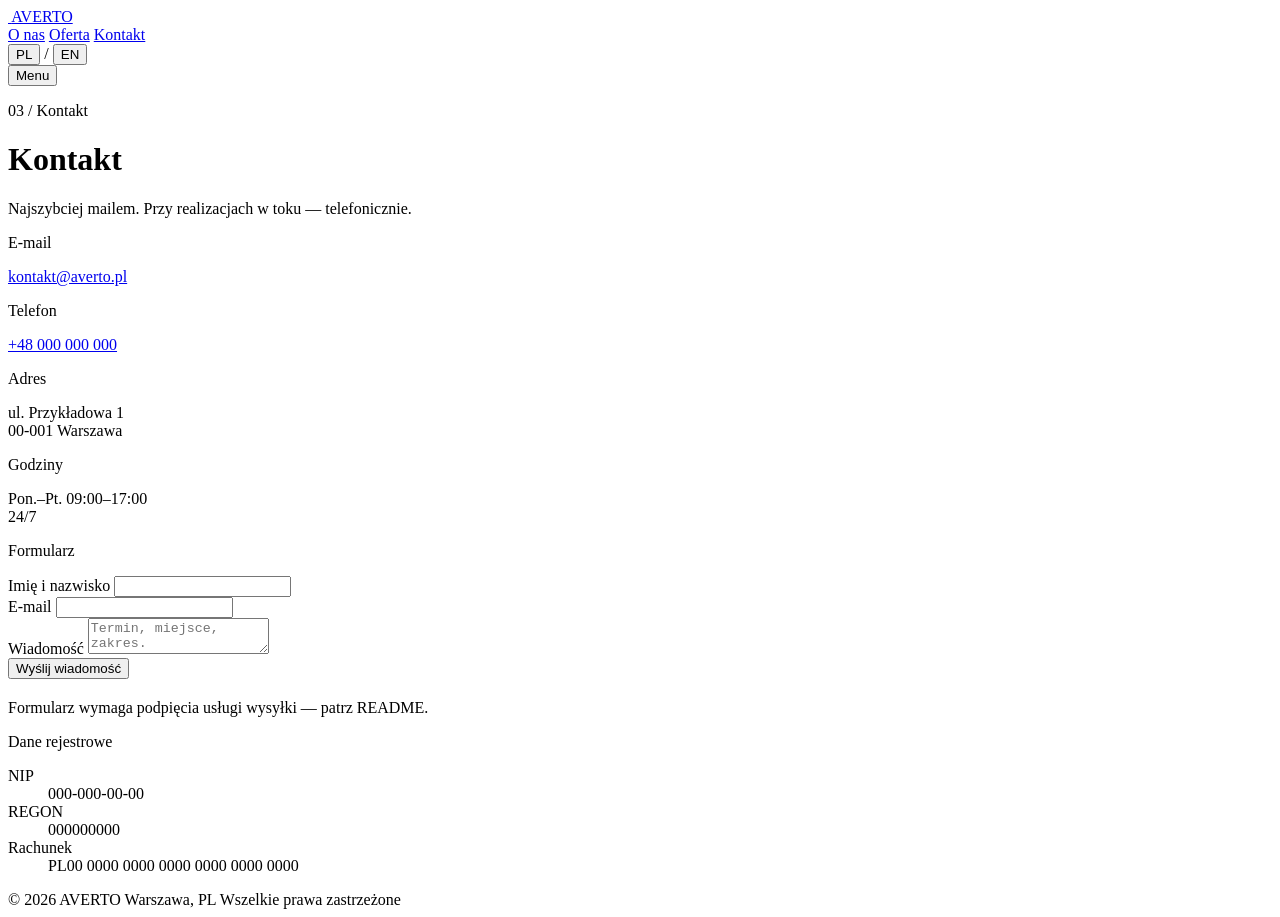
==== kontakt.html @ 7595e980 "Add files via upload" ====
<!DOCTYPE html>
<html lang="pl">
<head>
<meta charset="utf-8">
<meta name="viewport" content="width=device-width, initial-scale=1">
<title>Kontakt — AVERTO</title>
<meta name="description" content="Skontaktuj się z nami: wyceny, realizacje, instalacje AV.">
<meta name="theme-color" content="#050505">
<link rel="icon" href="assets/img/favicon.svg" type="image/svg+xml">
<link rel="preconnect" href="https://fonts.googleapis.com">
<link rel="preconnect" href="https://fonts.gstatic.com" crossorigin>
<link href="https://fonts.googleapis.com/css2?family=IBM+Plex+Mono:wght@400;500;600&family=IBM+Plex+Sans:wght@400;500&display=swap" rel="stylesheet">
<link rel="stylesheet" href="assets/css/style.css">
</head>
<body>

<header class="nav nav--opaque" id="nav">
  <a class="nav__brand" href="index.html" aria-label="AVERTO — strona główna">
    <img class="nav__mark" src="assets/img/logo-mark.svg" alt="">
    <span class="nav__word">AVERTO</span>
  </a>
  <nav class="nav__links" id="navLinks" aria-label="Menu główne">
    <a href="o-nas.html"   data-i18n="nav.about">O nas</a>
    <a href="oferta.html"  data-i18n="nav.offer">Oferta</a>
    <a href="kontakt.html" data-i18n="nav.contact" aria-current="page">Kontakt</a>
  </nav>
  <div class="lang lang--text" role="group" data-i18n-attr="aria-label:lang.aria" aria-label="Wybór języka">
    <button class="lang__btn" data-lang="pl" lang="pl"><img class="lang__flag" src="assets/img/flag-pl.svg" alt="">PL</button>
    <span class="lang__sep" aria-hidden="true">/</span>
    <button class="lang__btn" data-lang="en" lang="en"><img class="lang__flag" src="assets/img/flag-en.svg" alt="">EN</button>
  </div>
  <button class="nav__toggle" aria-expanded="false" aria-controls="navLinks" data-i18n="nav.menu">Menu</button>
</header>

<main class="page">
  <div class="wrap">
    <p class="label" data-i18n="contact.label">03 / Kontakt</p>
    <h1 class="page__title" data-i18n="p.contact.title">Kontakt</h1>
    <p class="page__lead" data-i18n="p.contact.lead">Najszybciej mailem. Przy realizacjach w toku — telefonicznie.</p>

    <div class="contact">
      <div>
        <p class="contact__k" data-i18n="contact.k.mail">E-mail</p>
        <a class="contact__v" href="mailto:kontakt@averto.pl">kontakt@averto.pl</a>
      </div>
      <div>
        <p class="contact__k" data-i18n="contact.k.phone">Telefon</p>
        <a class="contact__v" href="tel:+48000000000">+48 000 000 000</a>
      </div>
      <div>
        <p class="contact__k" data-i18n="contact.k.addr">Adres</p>
        <p class="contact__v">ul. Przykładowa 1<br>00-001 Warszawa</p>
      </div>
      <div>
        <p class="contact__k" data-i18n="contact.k.hours">Godziny</p>
        <p class="contact__v">Pon.–Pt. 09:00–17:00<br>24/7</p>
      </div>
    </div>

    <div class="page__rule"></div>

    <p class="label" data-i18n="p.contact.form">Formularz</p>
    <!-- action="" -> podepnij Formspree / Netlify Forms / własny endpoint (README) -->
    <form class="form" action="#" method="post">
      <div class="form__row">
        <label for="f-name" data-i18n="p.contact.f.name">Imię i nazwisko</label>
        <input id="f-name" name="name" type="text" required autocomplete="name">
      </div>
      <div class="form__row">
        <label for="f-mail" data-i18n="p.contact.f.mail">E-mail</label>
        <input id="f-mail" name="email" type="email" required autocomplete="email">
      </div>
      <div class="form__row">
        <label for="f-msg" data-i18n="p.contact.f.msg">Wiadomość</label>
        <textarea id="f-msg" name="message" required
                  data-i18n-attr="placeholder:p.contact.f.msgph"
                  placeholder="Termin, miejsce, zakres."></textarea>
      </div>
      <button class="btn" type="submit" data-i18n="p.contact.f.send">Wyślij wiadomość</button>
      <p class="contact__k" style="margin-top:20px" data-i18n="p.contact.f.note">Formularz wymaga podpięcia usługi wysyłki — patrz README.</p>
    </form>

    <div class="page__rule"></div>

    <p class="label" data-i18n="p.contact.reg">Dane rejestrowe</p>
    <dl class="spec">
      <div><dt data-i18n="p.contact.k.nip">NIP</dt><dd>000-000-00-00</dd></div>
      <div><dt data-i18n="p.contact.k.regon">REGON</dt><dd>000000000</dd></div>
      <div><dt data-i18n="p.contact.k.bank">Rachunek</dt><dd>PL00 0000 0000 0000 0000 0000 0000</dd></div>
    </dl>
  </div>
</main>

<footer class="footer">
  <div class="wrap footer__in">
    <span>© <span data-year>2026</span> AVERTO</span>
    <span data-i18n="foot.made">Warszawa, PL</span>
    <span data-i18n="foot.rights">Wszelkie prawa zastrzeżone</span>
  </div>
</footer>

<script src="assets/js/i18n.js"></script>
<script src="assets/js/main.js"></script>
</body>
</html>
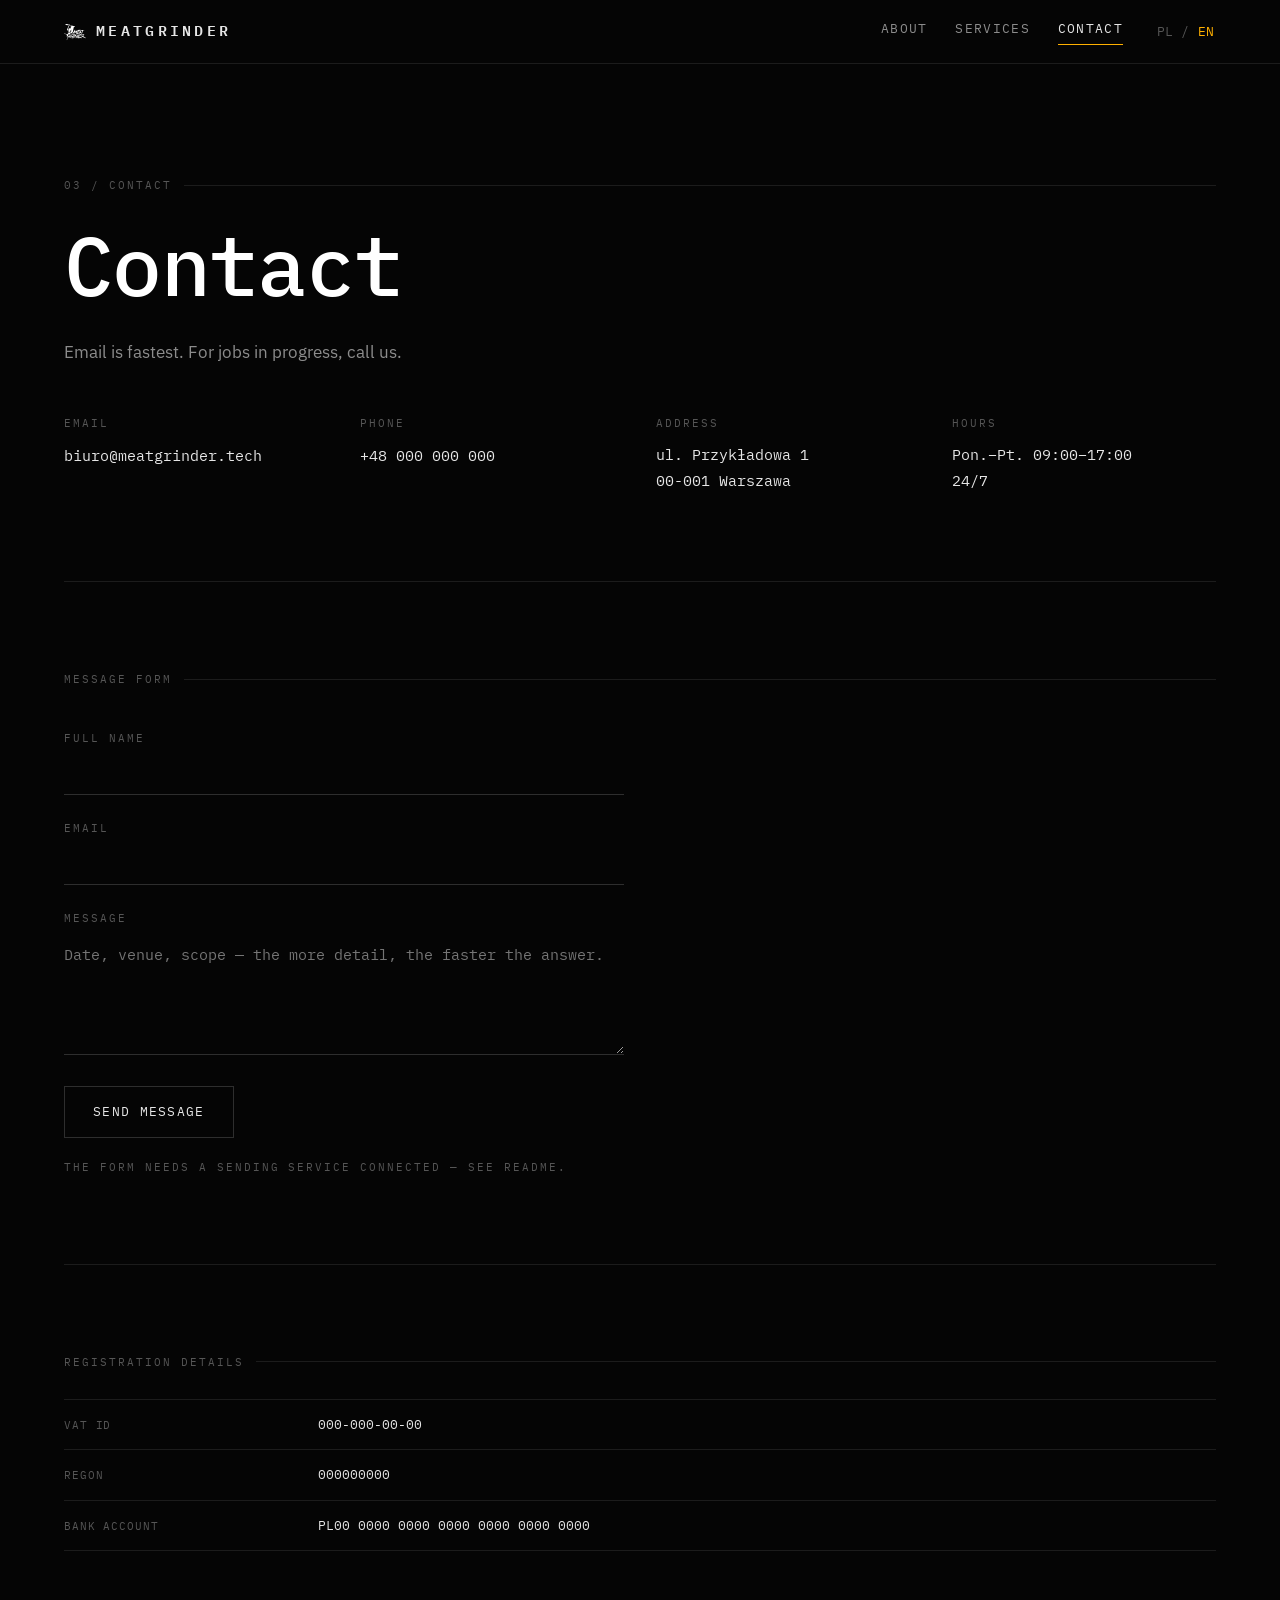
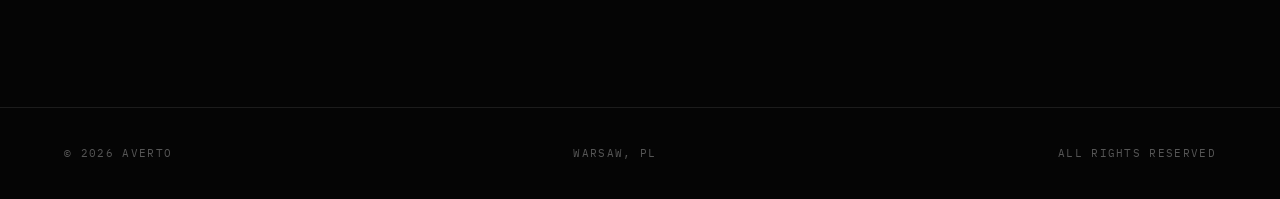
==== commit 01665fe5: "Aktualizacja treści: branding MEATGRINDER, opisy oferty i o nas Co-Authored-By: Claude Sonnet 5 <nor" ====
--- a/kontakt.html
+++ b/kontakt.html
@@ -3,7 +3,7 @@
 <head>
 <meta charset="utf-8">
 <meta name="viewport" content="width=device-width, initial-scale=1">
-<title>Kontakt — AVERTO</title>
+<title>Kontakt — MEATGRINDER</title>
 <meta name="description" content="Skontaktuj się z nami: wyceny, realizacje, instalacje AV.">
 <meta name="theme-color" content="#050505">
 <link rel="icon" href="assets/img/favicon.svg" type="image/svg+xml">
@@ -15,9 +15,9 @@
 <body>
 
 <header class="nav nav--opaque" id="nav">
-  <a class="nav__brand" href="index.html" aria-label="AVERTO — strona główna">
+  <a class="nav__brand" href="index.html" aria-label="MEATGRINDER — strona główna">
     <img class="nav__mark" src="assets/img/logo-mark.svg" alt="">
-    <span class="nav__word">AVERTO</span>
+    <span class="nav__word">MEATGRINDER</span>
   </a>
   <nav class="nav__links" id="navLinks" aria-label="Menu główne">
     <a href="o-nas.html"   data-i18n="nav.about">O nas</a>
@@ -41,7 +41,7 @@
     <div class="contact">
       <div>
         <p class="contact__k" data-i18n="contact.k.mail">E-mail</p>
-        <a class="contact__v" href="mailto:kontakt@averto.pl">kontakt@averto.pl</a>
+        <a class="contact__v" href="mailto:biuro@meatgrinder.tech">biuro@meatgrinder.tech</a>
       </div>
       <div>
         <p class="contact__k" data-i18n="contact.k.phone">Telefon</p>
--- a/assets/css/style.css
+++ b/assets/css/style.css
@@ -0,0 +1,574 @@
+/* =========================================================================
+   AVERTO — arkusz główny
+   Struktura: 1) tokeny  2) reset  3) nawigacja  4) hero  5) sekcje
+              6) strony wewnętrzne  7) stopka  8) intro  9) responsywność
+   ========================================================================= */
+
+/* ---------- 1. TOKENY ---------------------------------------------------- */
+:root {
+  /* kolory */
+  --bg:         #050505;   /* tło główne — nie czysta czerń, mniej "dziury" na OLED */
+  --bg-elev:    #0b0b0b;   /* tło kart / navbara po scrollu */
+  --line:       #1c1c1c;   /* hairline domyślny */
+  --line-hi:    #2e2e2e;   /* hairline aktywny */
+  --text:       #e6e6e6;   /* tekst podstawowy */
+  --text-dim:   #8c8c8c;   /* tekst drugorzędny */
+  --text-faint: #565656;   /* etykiety, metadane */
+  --text-max:   #ffffff;   /* tylko hover i największy display */
+  --signal:     #ffb000;   /* jedyny kolor akcentu — bursztyn terminala */
+
+  /* typografia */
+  --mono: "IBM Plex Mono", ui-monospace, SFMono-Regular, Menlo, Consolas, monospace;
+  --sans: "IBM Plex Sans", ui-sans-serif, system-ui, "Segoe UI", Arial, sans-serif;
+  /* chcesz 100% command line? podmień powyżej --sans na taką samą wartość jak --mono */
+
+  --fs-display: clamp(2.4rem, 7vw, 5.2rem);
+  --fs-h2:      clamp(1.6rem, 3.4vw, 2.6rem);
+  --fs-h3:      1.05rem;
+  --fs-body:    1rem;
+  --fs-small:   0.8125rem;
+  --fs-label:   0.6875rem;
+
+  --track-label: 0.18em;   /* letter-spacing etykiet */
+  --track-nav:   0.1em;
+
+  /* siatka */
+  --nav-h:   64px;
+  --gutter:  clamp(20px, 5vw, 64px);
+  --maxw:    1320px;
+  --readw:   62ch;
+
+  --ease: cubic-bezier(0.22, 1, 0.36, 1);
+}
+
+/* ---------- 2. RESET ----------------------------------------------------- */
+*, *::before, *::after { box-sizing: border-box; }
+
+html { scroll-behavior: smooth; scroll-padding-top: var(--nav-h); }
+
+body {
+  margin: 0;
+  background: var(--bg);
+  color: var(--text);
+  font-family: var(--sans);
+  font-size: var(--fs-body);
+  line-height: 1.65;
+  -webkit-font-smoothing: antialiased;
+  text-rendering: optimizeLegibility;
+}
+
+img, svg, video { display: block; max-width: 100%; }
+a { color: inherit; text-decoration: none; }
+button { font: inherit; color: inherit; background: none; border: 0; cursor: pointer; }
+
+:focus-visible {
+  outline: 1px solid var(--signal);
+  outline-offset: 3px;
+}
+
+::selection { background: var(--signal); color: #000; }
+
+/* pomocnicze */
+.wrap { width: 100%; max-width: var(--maxw); margin-inline: auto; padding-inline: var(--gutter); }
+.sr-only {
+  position: absolute; width: 1px; height: 1px; padding: 0; margin: -1px;
+  overflow: hidden; clip: rect(0 0 0 0); white-space: nowrap; border: 0;
+}
+
+/* etykieta sekcji — mała, monospace, spacjowana */
+.label {
+  font-family: var(--mono);
+  font-size: var(--fs-label);
+  letter-spacing: var(--track-label);
+  text-transform: uppercase;
+  color: var(--text-faint);
+  display: flex;
+  align-items: center;
+  gap: 12px;
+  margin: 0 0 28px;
+}
+.label::after {
+  content: "";
+  flex: 1;
+  height: 1px;
+  background: var(--line);
+}
+
+h1, h2, h3 { font-family: var(--mono); font-weight: 500; margin: 0; }
+
+/* ---------- 3. NAWIGACJA ------------------------------------------------- */
+.nav {
+  position: fixed;
+  inset: 0 0 auto 0;
+  z-index: 60;
+  height: var(--nav-h);
+  display: flex;
+  align-items: center;
+  gap: 32px;
+  padding-inline: var(--gutter);
+  background: transparent;
+  border-bottom: 1px solid transparent;
+  transition: background .35s var(--ease), border-color .35s var(--ease);
+}
+/* nad filmem: delikatny scrim, żeby litery były czytelne */
+.nav::before {
+  content: "";
+  position: absolute; inset: 0;
+  background: linear-gradient(to bottom, rgba(0,0,0,.85), rgba(0,0,0,0));
+  pointer-events: none;
+  transition: opacity .35s var(--ease);
+}
+.nav.is-solid {
+  background: rgba(5,5,5,.92);
+  backdrop-filter: blur(10px);
+  border-bottom-color: var(--line);
+}
+.nav.is-solid::before { opacity: 0; }
+/* podstrony mają navbar czarny od startu */
+.nav.nav--opaque { background: var(--bg); border-bottom-color: var(--line); }
+.nav.nav--opaque::before { opacity: 0; }
+
+.nav__brand {
+  position: relative;
+  display: flex;
+  align-items: center;
+  gap: 10px;
+  margin-right: auto;
+}
+.nav__mark { width: 22px; height: 22px; }
+.nav__word {
+  font-family: var(--mono);
+  font-size: 0.9375rem;
+  font-weight: 600;
+  letter-spacing: 0.22em;
+  text-transform: uppercase;
+}
+.nav__word span { color: var(--text-faint); font-weight: 400; }
+
+.nav__links { position: relative; display: flex; gap: 28px; }
+.nav__links a {
+  font-family: var(--mono);
+  font-size: var(--fs-small);
+  letter-spacing: var(--track-nav);
+  text-transform: uppercase;
+  color: var(--text-dim);
+  padding: 6px 0;
+  transition: color .2s;
+}
+.nav__links a:hover { color: var(--text-max); }
+.nav__links a[aria-current="page"] { color: var(--text); }
+.nav__links a[aria-current="page"]::after {
+  content: "";
+  display: block;
+  height: 1px;
+  margin-top: 4px;
+  background: var(--signal);
+}
+
+/* przełącznik języka */
+.lang {
+  position: relative;
+  display: flex;
+  align-items: center;
+  gap: 6px;
+  font-family: var(--mono);
+  font-size: var(--fs-small);
+  letter-spacing: 0.08em;
+}
+.lang__sep { color: var(--text-faint); }
+.lang__btn {
+  color: var(--text-faint);
+  padding: 4px 2px;
+  transition: color .2s;
+}
+.lang__btn:hover { color: var(--text); }
+.lang__btn.is-active { color: var(--signal); }
+.lang__flag { width: 18px; height: 12px; margin-right: 6px; vertical-align: -1px; }
+/* domyślnie flagi ukryte — patrz README, sekcja "Flagi" */
+.lang--text .lang__flag { display: none; }
+
+/* przycisk menu mobilnego */
+.nav__toggle {
+  display: none;
+  font-family: var(--mono);
+  font-size: var(--fs-small);
+  letter-spacing: var(--track-nav);
+  color: var(--text);
+}
+
+/* ---------- 4. HERO ------------------------------------------------------ */
+.hero {
+  position: relative;
+  min-height: 100svh;
+  display: flex;
+  align-items: flex-end;
+  overflow: hidden;
+  background: #000;
+}
+.hero__media {
+  position: absolute;
+  inset: 0;
+  width: 100%; height: 100%;
+  object-fit: cover;
+  /* film sam w sobie przygaszony — logo i tekst zawsze wygrywają */
+  filter: saturate(.75) contrast(1.05) brightness(.62);
+}
+/* scrim: ciemniej u góry (navbar) i u dołu (treść), jaśniej w środku */
+.hero__scrim {
+  position: absolute; inset: 0;
+  background:
+    linear-gradient(to bottom, rgba(0,0,0,.75) 0%, rgba(0,0,0,.15) 30%,
+                    rgba(0,0,0,.35) 65%, rgba(0,0,0,.9) 100%),
+    radial-gradient(120% 90% at 50% 45%, transparent 40%, rgba(0,0,0,.6) 100%);
+}
+/* siatka techniczna — ledwo widoczna, ale nadaje "rysunek techniczny" */
+.hero__grid {
+  position: absolute; inset: 0;
+  background-image:
+    linear-gradient(to right, rgba(255,255,255,.045) 1px, transparent 1px),
+    linear-gradient(to bottom, rgba(255,255,255,.045) 1px, transparent 1px);
+  background-size: 96px 96px;
+  mask-image: radial-gradient(140% 100% at 50% 50%, #000 30%, transparent 85%);
+  pointer-events: none;
+}
+
+.hero__inner {
+  position: relative;
+  width: 100%;
+  max-width: var(--maxw);
+  margin-inline: auto;
+  padding: 0 var(--gutter) clamp(64px, 12vh, 132px);
+}
+.hero__eyebrow {
+  font-family: var(--mono);
+  font-size: var(--fs-label);
+  letter-spacing: var(--track-label);
+  text-transform: uppercase;
+  color: var(--signal);
+  margin: 0 0 20px;
+}
+.hero__title {
+  font-size: var(--fs-display);
+  line-height: 1.02;
+  letter-spacing: -0.02em;
+  color: var(--text-max);
+  max-width: 16ch;
+}
+.hero__title em {
+  font-style: normal;
+  color: var(--text-faint);
+}
+.hero__sub {
+  margin: 24px 0 0;
+  max-width: 46ch;
+  color: var(--text-dim);
+  font-size: 1.0625rem;
+}
+
+/* SYGNATURA: timecode wypalony w obrazie, jak z kamery */
+.hero__tc {
+  position: absolute;
+  right: var(--gutter);
+  bottom: clamp(64px, 12vh, 132px);
+  font-family: var(--mono);
+  font-size: var(--fs-small);
+  letter-spacing: 0.14em;
+  color: var(--text-dim);
+  font-variant-numeric: tabular-nums;
+  display: flex;
+  align-items: center;
+  gap: 10px;
+}
+.hero__tc b {
+  font-weight: 400;
+  color: var(--text);
+}
+.hero__tc::before {
+  content: "";
+  width: 6px; height: 6px;
+  background: var(--signal);
+  animation: pulse 2s steps(1, end) infinite;
+}
+@keyframes pulse { 0%, 60% { opacity: 1; } 61%, 100% { opacity: .15; } }
+
+.hero__scroll {
+  position: absolute;
+  left: var(--gutter);
+  bottom: 24px;
+  font-family: var(--mono);
+  font-size: var(--fs-label);
+  letter-spacing: var(--track-label);
+  text-transform: uppercase;
+  color: var(--text-faint);
+  transition: color .2s;
+}
+.hero__scroll:hover { color: var(--text); }
+
+/* ---------- 5. SEKCJE NA STRONIE GŁÓWNEJ --------------------------------- */
+.section {
+  position: relative;
+  padding-block: clamp(72px, 11vw, 140px);
+  border-top: 1px solid var(--line);
+}
+.section:first-of-type { border-top: 0; }
+
+.section__head { max-width: var(--readw); }
+.section__title {
+  font-size: var(--fs-h2);
+  line-height: 1.15;
+  letter-spacing: -0.01em;
+  color: var(--text-max);
+}
+.section__lead {
+  margin: 20px 0 0;
+  color: var(--text-dim);
+  max-width: var(--readw);
+}
+.section__body p { max-width: var(--readw); color: var(--text-dim); }
+.section__body p + p { margin-top: 1.1em; }
+
+.more {
+  display: inline-flex;
+  align-items: center;
+  gap: 10px;
+  margin-top: 40px;
+  padding-bottom: 4px;
+  font-family: var(--mono);
+  font-size: var(--fs-small);
+  letter-spacing: var(--track-nav);
+  text-transform: uppercase;
+  color: var(--text);
+  border-bottom: 1px solid var(--line-hi);
+  transition: color .2s, border-color .2s, gap .2s var(--ease);
+}
+.more:hover { color: var(--signal); border-color: var(--signal); gap: 16px; }
+
+/* lista usług */
+.services {
+  list-style: none;
+  margin: 48px 0 0;
+  padding: 0;
+  border-top: 1px solid var(--line);
+}
+.services li {
+  display: grid;
+  grid-template-columns: 64px minmax(0, 22ch) 1fr;
+  gap: 24px;
+  align-items: baseline;
+  padding: 22px 0;
+  border-bottom: 1px solid var(--line);
+  transition: background .25s;
+}
+.services li:hover { background: #0a0a0a; }
+.services__idx {
+  font-family: var(--mono);
+  font-size: var(--fs-label);
+  letter-spacing: 0.1em;
+  color: var(--text-faint);
+}
+.services li:hover .services__idx { color: var(--signal); }
+.services__name {
+  font-family: var(--mono);
+  font-size: var(--fs-h3);
+  letter-spacing: 0.02em;
+  color: var(--text);
+}
+.services__desc { color: var(--text-dim); font-size: var(--fs-small); line-height: 1.7; }
+
+/* dane kontaktowe */
+.contact {
+  display: grid;
+  grid-template-columns: repeat(auto-fit, minmax(220px, 1fr));
+  gap: 40px 32px;
+  margin-top: 48px;
+}
+.contact__k {
+  font-family: var(--mono);
+  font-size: var(--fs-label);
+  letter-spacing: var(--track-label);
+  text-transform: uppercase;
+  color: var(--text-faint);
+  margin: 0 0 10px;
+}
+.contact__v {
+  font-family: var(--mono);
+  font-size: 0.95rem;
+  color: var(--text);
+  margin: 0;
+  line-height: 1.7;
+}
+a.contact__v:hover { color: var(--signal); }
+
+/* ---------- 6. STRONY WEWNĘTRZNE ----------------------------------------- */
+.page {
+  padding-top: calc(var(--nav-h) + clamp(56px, 9vw, 112px));
+  padding-bottom: clamp(72px, 11vw, 140px);
+  min-height: calc(100svh - 180px);
+}
+.page__title {
+  font-size: var(--fs-display);
+  line-height: 1.05;
+  letter-spacing: -0.02em;
+  color: var(--text-max);
+  max-width: 18ch;
+}
+.page__lead {
+  margin: 28px 0 0;
+  max-width: var(--readw);
+  color: var(--text-dim);
+  font-size: 1.0625rem;
+}
+.page__rule { height: 1px; background: var(--line); margin: clamp(48px, 7vw, 88px) 0; }
+
+.cols {
+  display: grid;
+  grid-template-columns: repeat(auto-fit, minmax(260px, 1fr));
+  gap: clamp(32px, 5vw, 64px);
+}
+.cols h3 {
+  font-size: var(--fs-h3);
+  letter-spacing: 0.02em;
+  color: var(--text);
+  margin-bottom: 12px;
+}
+.cols p { margin: 0; color: var(--text-dim); font-size: var(--fs-small); line-height: 1.75; }
+
+/* dane techniczne / specyfikacja firmy — układ tabelaryczny */
+.spec { border-top: 1px solid var(--line); margin-top: 8px; }
+.spec div {
+  display: grid;
+  grid-template-columns: minmax(140px, 20%) 1fr;
+  gap: 24px;
+  padding: 14px 0;
+  border-bottom: 1px solid var(--line);
+  font-family: var(--mono);
+  font-size: var(--fs-small);
+}
+.spec dt { color: var(--text-faint); letter-spacing: 0.08em; text-transform: uppercase; font-size: var(--fs-label); align-self: center; }
+.spec dd { margin: 0; color: var(--text); }
+
+/* formularz */
+.form { margin-top: 40px; max-width: 560px; }
+.form__row { margin-bottom: 24px; }
+.form label {
+  display: block;
+  font-family: var(--mono);
+  font-size: var(--fs-label);
+  letter-spacing: var(--track-label);
+  text-transform: uppercase;
+  color: var(--text-faint);
+  margin-bottom: 8px;
+}
+.form input, .form textarea {
+  width: 100%;
+  background: transparent;
+  border: 0;
+  border-bottom: 1px solid var(--line-hi);
+  color: var(--text);
+  font-family: var(--mono);
+  font-size: 0.9375rem;
+  padding: 10px 0;
+  transition: border-color .2s;
+}
+.form input:focus, .form textarea:focus {
+  outline: none;
+  border-bottom-color: var(--signal);
+}
+.form textarea { resize: vertical; min-height: 120px; }
+.btn {
+  display: inline-flex;
+  align-items: center;
+  gap: 12px;
+  padding: 14px 28px;
+  border: 1px solid var(--line-hi);
+  font-family: var(--mono);
+  font-size: var(--fs-small);
+  letter-spacing: var(--track-nav);
+  text-transform: uppercase;
+  color: var(--text);
+  transition: border-color .2s, color .2s, background .2s;
+}
+.btn:hover { border-color: var(--signal); color: var(--signal); background: rgba(255,176,0,.05); }
+
+/* ---------- 7. STOPKA ---------------------------------------------------- */
+.footer {
+  border-top: 1px solid var(--line);
+  padding-block: 36px;
+}
+.footer__in {
+  display: flex;
+  flex-wrap: wrap;
+  gap: 16px 32px;
+  align-items: center;
+  justify-content: space-between;
+  font-family: var(--mono);
+  font-size: var(--fs-label);
+  letter-spacing: 0.12em;
+  text-transform: uppercase;
+  color: var(--text-faint);
+}
+.footer__in a:hover { color: var(--text); }
+
+/* ---------- 8. INTRO (jednorazowa animacja logo) ------------------------- */
+.intro {
+  position: fixed;
+  inset: 0;
+  z-index: 100;
+  background: var(--bg);
+  display: grid;
+  place-items: center;
+  transition: opacity .6s var(--ease);
+}
+.intro__mark {
+  width: clamp(96px, 16vw, 168px);
+  opacity: 0;
+  transform: scale(.94);
+  animation: introIn .7s var(--ease) forwards;
+}
+@keyframes introIn { to { opacity: 1; transform: scale(1); } }
+.intro.is-done { opacity: 0; pointer-events: none; }
+/* logo w navbarze pojawia się dopiero po intro */
+.is-intro .nav__brand { opacity: 0; }
+.nav__brand { transition: opacity .4s var(--ease); }
+
+/* ---------- 9. RESPONSYWNOŚĆ --------------------------------------------- */
+@media (max-width: 860px) {
+  .nav__toggle { display: block; order: 3; }
+  .lang { order: 2; }
+  .nav { gap: 20px; }
+
+  .nav__links {
+    position: fixed;
+    inset: var(--nav-h) 0 0 0;
+    flex-direction: column;
+    gap: 0;
+    background: var(--bg);
+    padding: 8px var(--gutter) 40px;
+    transform: translateY(-8px);
+    opacity: 0;
+    visibility: hidden;
+    transition: opacity .25s var(--ease), transform .25s var(--ease), visibility .25s;
+  }
+  .nav__links.is-open { opacity: 1; visibility: visible; transform: none; }
+  .nav__links a {
+    font-size: 1.25rem;
+    padding: 22px 0;
+    border-bottom: 1px solid var(--line);
+    color: var(--text);
+  }
+
+  .services li { grid-template-columns: 48px 1fr; }
+  .services__desc { grid-column: 2; }
+  .hero__tc { bottom: 24px; }
+  .hero__scroll { display: none; }
+  .spec div { grid-template-columns: 1fr; gap: 6px; }
+}
+
+@media (prefers-reduced-motion: reduce) {
+  html { scroll-behavior: auto; }
+  *, *::before, *::after {
+    animation-duration: .01ms !important;
+    animation-iteration-count: 1 !important;
+    transition-duration: .01ms !important;
+  }
+}
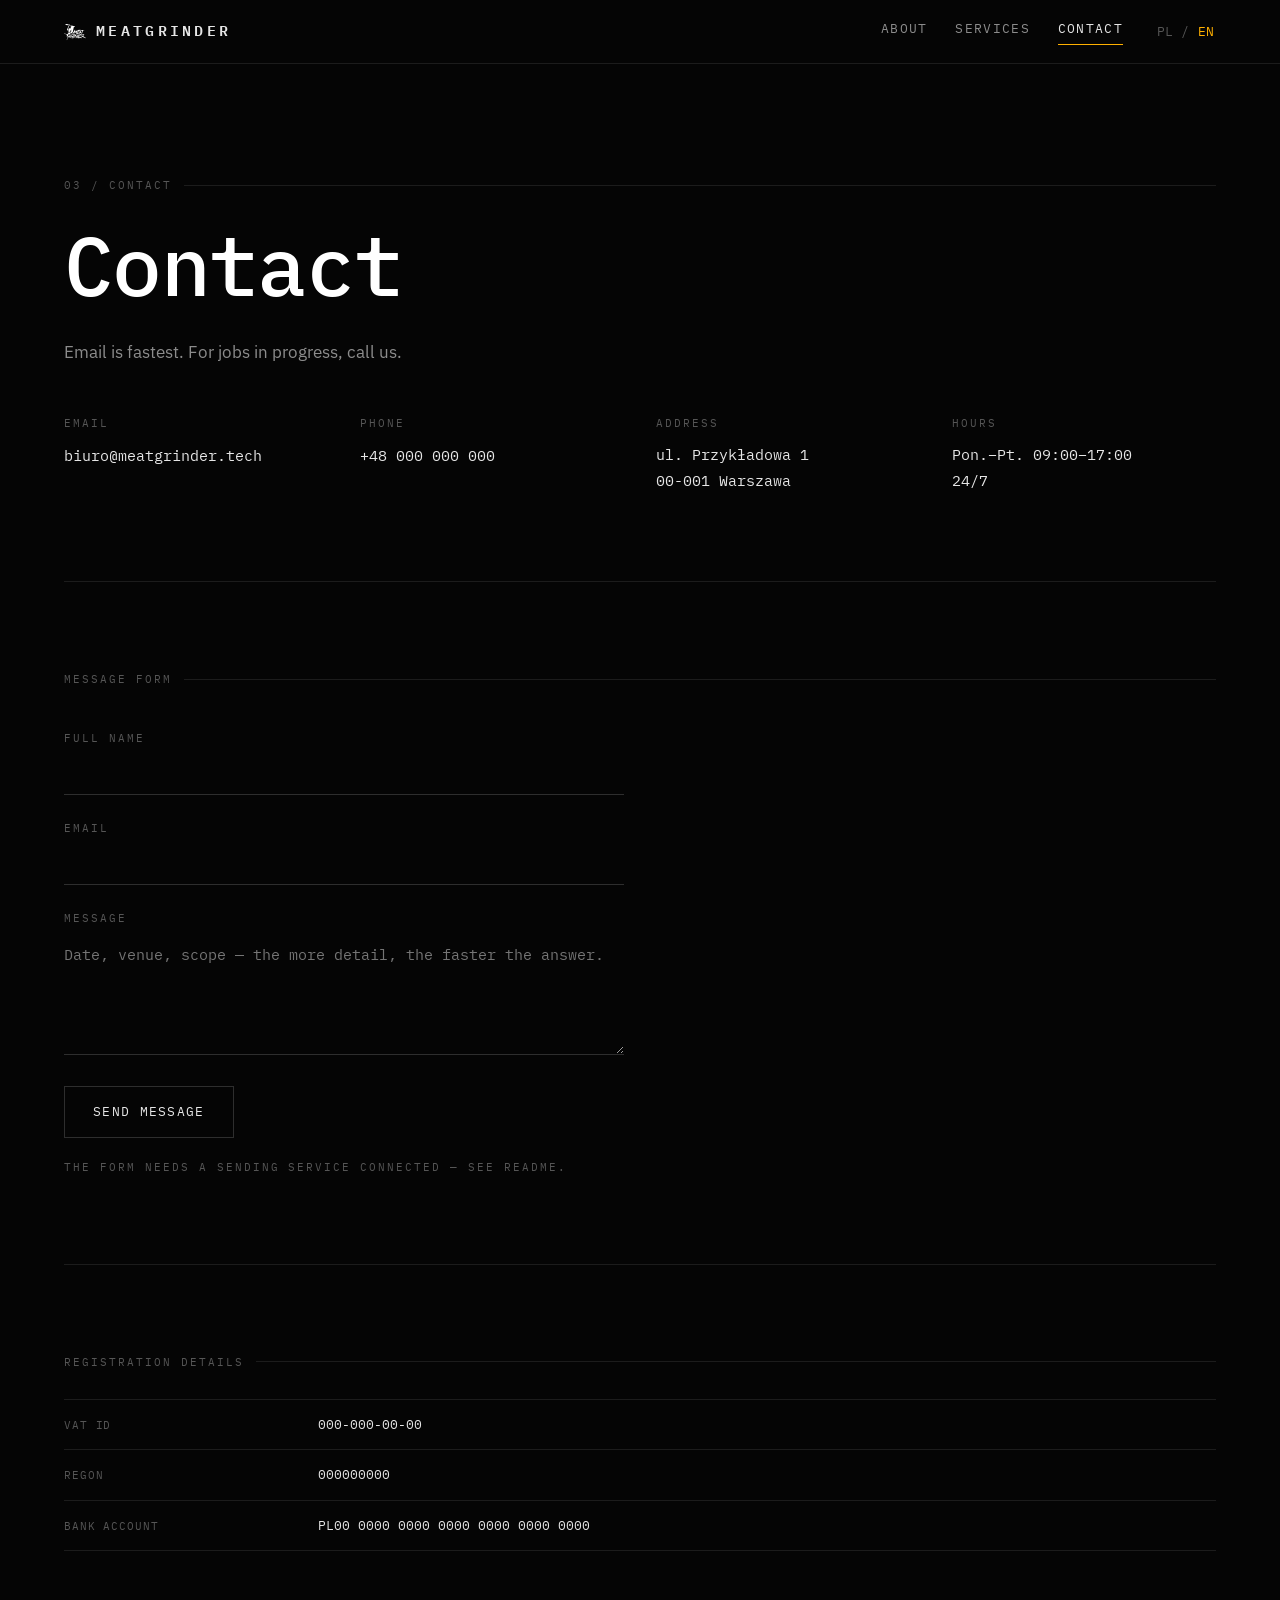
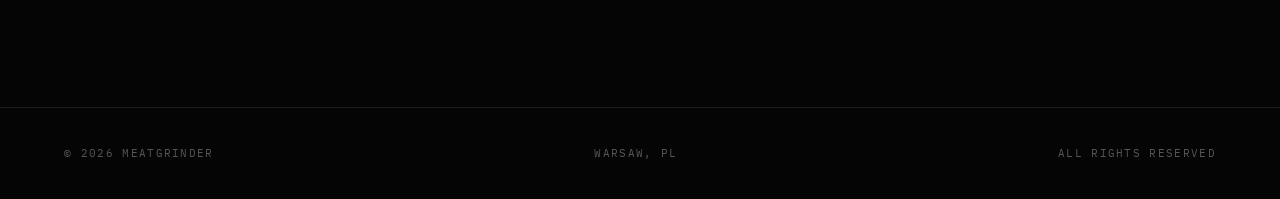
==== commit 8203a1d6: "Poprawki: literówka, EN zgodny z PL, zamknięcie listy ofert, resztki AVERTO Co-Authored-By: Claude S" ====
--- a/kontakt.html
+++ b/kontakt.html
@@ -93,7 +93,7 @@
 
 <footer class="footer">
   <div class="wrap footer__in">
-    <span>© <span data-year>2026</span> AVERTO</span>
+    <span>© <span data-year>2026</span> MEATGRINDER</span>
     <span data-i18n="foot.made">Warszawa, PL</span>
     <span data-i18n="foot.rights">Wszelkie prawa zastrzeżone</span>
   </div>
--- a/assets/css/style.css
+++ b/assets/css/style.css
@@ -1,5 +1,5 @@
 /* =========================================================================
-   AVERTO — arkusz główny
+   MEATGRINDER — arkusz główny
    Struktura: 1) tokeny  2) reset  3) nawigacja  4) hero  5) sekcje
               6) strony wewnętrzne  7) stopka  8) intro  9) responsywność
    ========================================================================= */
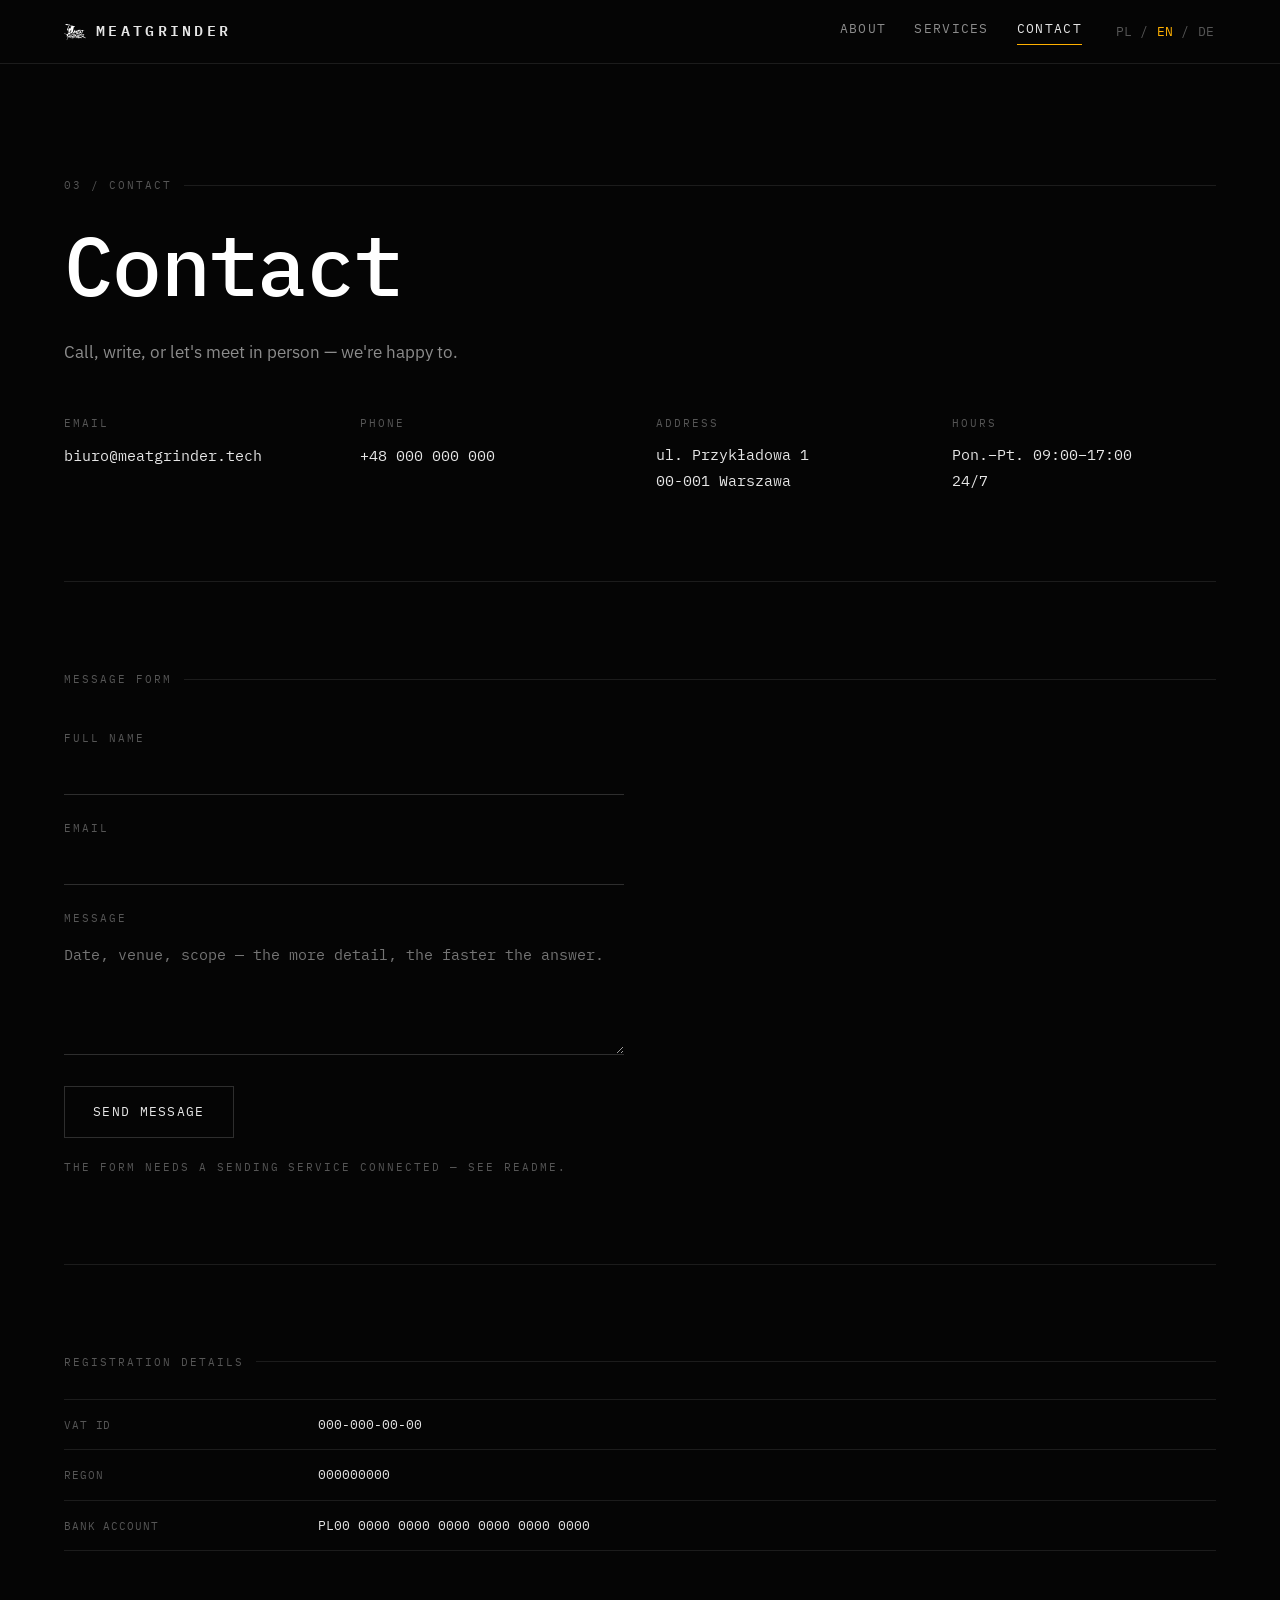
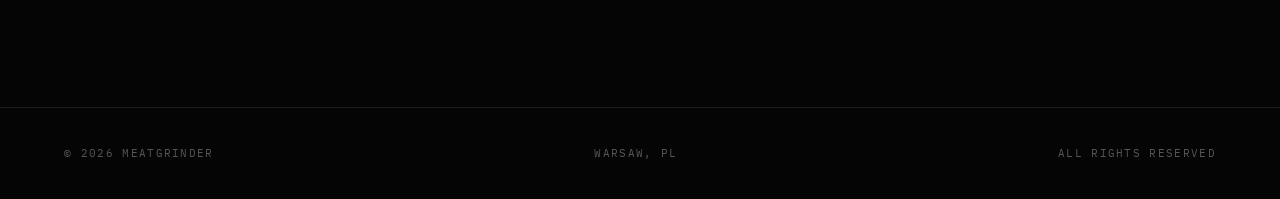
==== commit 7c73aa1e: "Nowe teksty PL, aktualizacja EN i dodanie wersji DE Co-Authored-By: Claude Sonnet 5 <noreply@anthrop" ====
--- a/kontakt.html
+++ b/kontakt.html
@@ -28,6 +28,8 @@
     <button class="lang__btn" data-lang="pl" lang="pl"><img class="lang__flag" src="assets/img/flag-pl.svg" alt="">PL</button>
     <span class="lang__sep" aria-hidden="true">/</span>
     <button class="lang__btn" data-lang="en" lang="en"><img class="lang__flag" src="assets/img/flag-en.svg" alt="">EN</button>
+    <span class="lang__sep" aria-hidden="true">/</span>
+    <button class="lang__btn" data-lang="de" lang="de"><img class="lang__flag" src="assets/img/flag-de.svg" alt="">DE</button>
   </div>
   <button class="nav__toggle" aria-expanded="false" aria-controls="navLinks" data-i18n="nav.menu">Menu</button>
 </header>
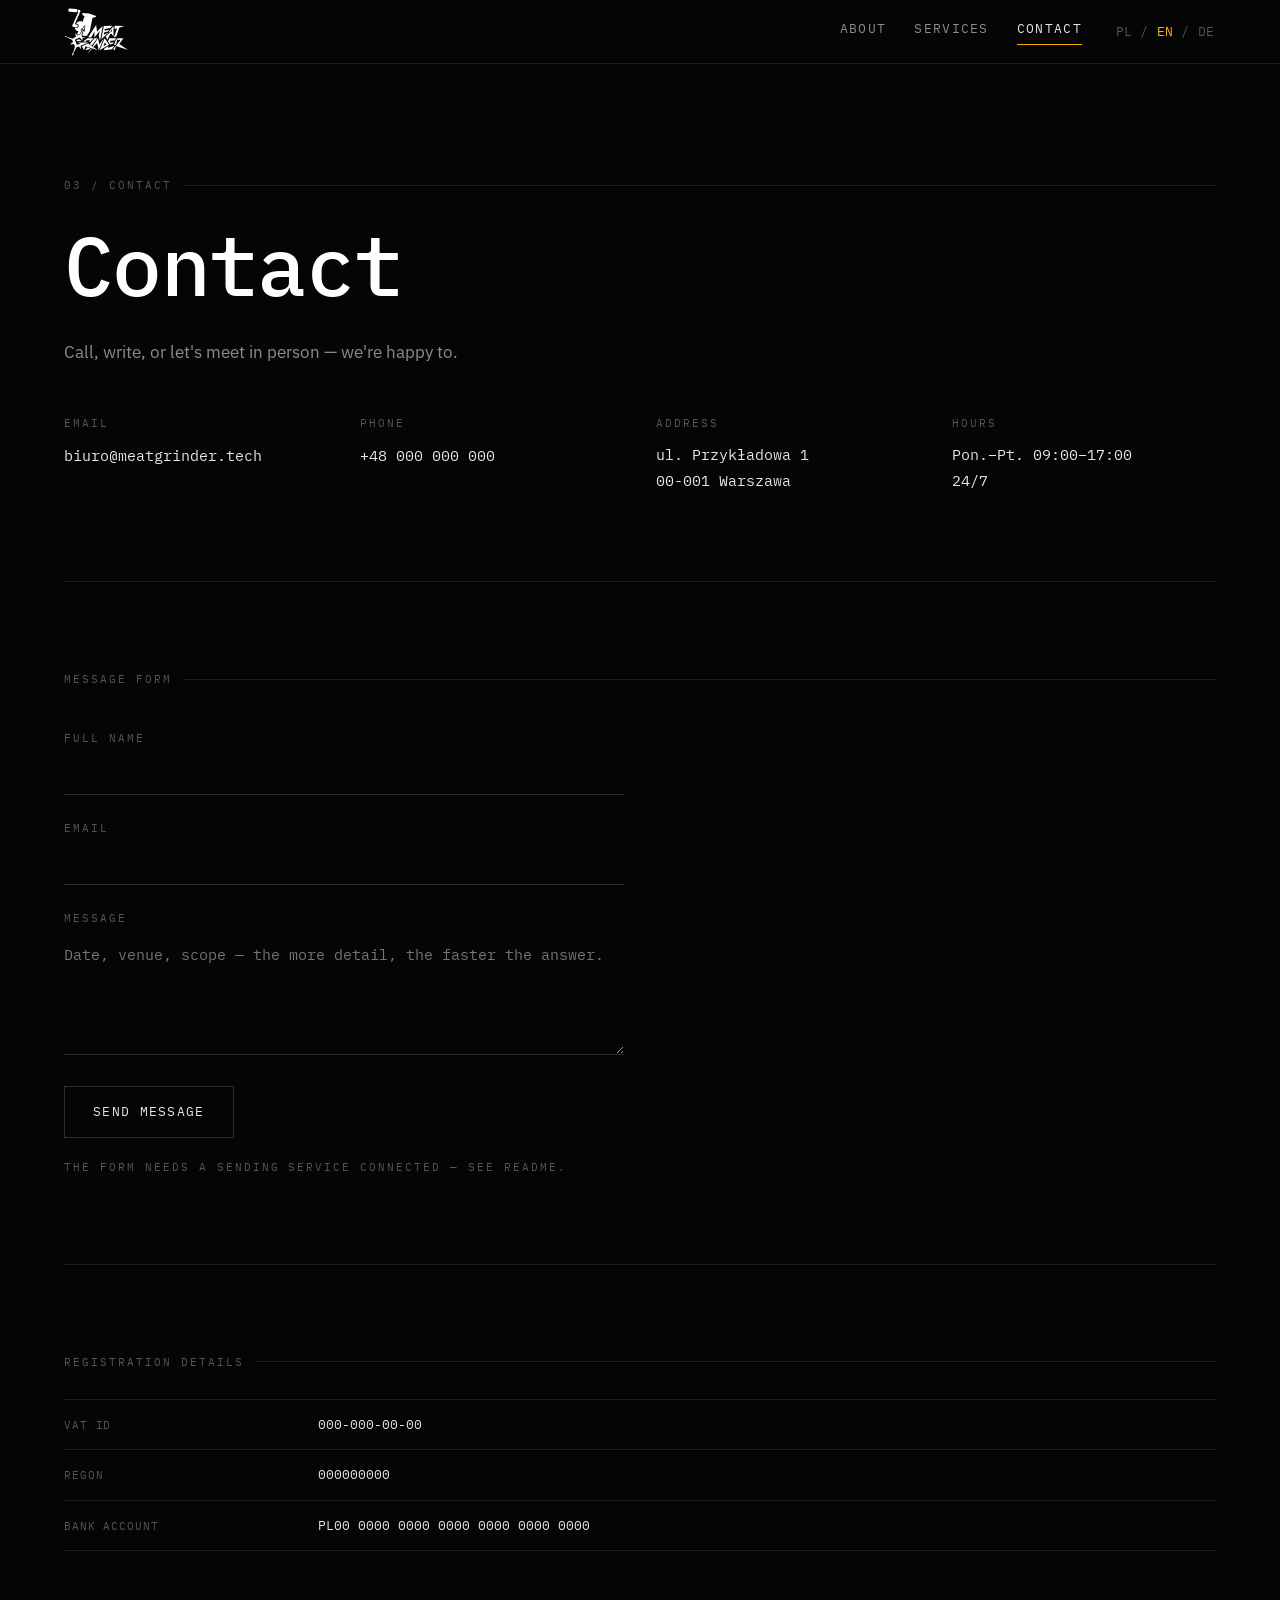
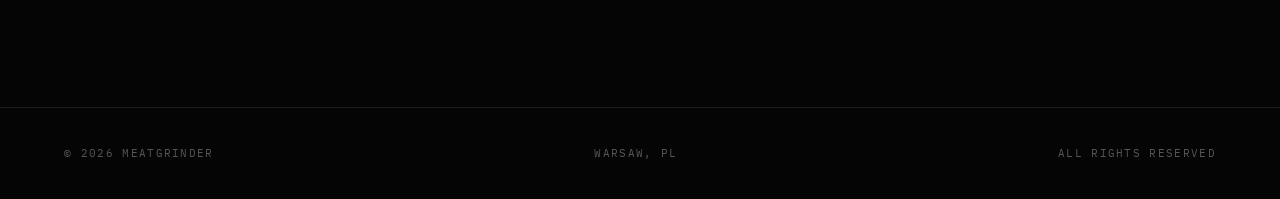
==== commit 63c86951: "Navbar: samo logo bez napisu, powiększone do 48 px Co-Authored-By: Claude Opus 5.5 <noreply@anthropi" ====
--- a/kontakt.html
+++ b/kontakt.html
@@ -4,7 +4,7 @@
 <meta charset="utf-8">
 <meta name="viewport" content="width=device-width, initial-scale=1">
 <title>Kontakt — MEATGRINDER</title>
-<meta name="description" content="Skontaktuj się z nami: wyceny, realizacje, instalacje AV.">
+<meta name="description" content="Potrzebujesz techników, stagehandów lub realizatora oświetlenia na event? Skontaktuj się z MEATGRINDER — technika eventowa, Warszawa i cała Polska.">
 <meta name="theme-color" content="#050505">
 <link rel="icon" href="assets/img/favicon.svg" type="image/svg+xml">
 <link rel="preconnect" href="https://fonts.googleapis.com">
@@ -17,7 +17,6 @@
 <header class="nav nav--opaque" id="nav">
   <a class="nav__brand" href="index.html" aria-label="MEATGRINDER — strona główna">
     <img class="nav__mark" src="assets/img/logo-mark.svg" alt="">
-    <span class="nav__word">MEATGRINDER</span>
   </a>
   <nav class="nav__links" id="navLinks" aria-label="Menu główne">
     <a href="o-nas.html"   data-i18n="nav.about">O nas</a>
@@ -38,7 +37,7 @@
   <div class="wrap">
     <p class="label" data-i18n="contact.label">03 / Kontakt</p>
     <h1 class="page__title" data-i18n="p.contact.title">Kontakt</h1>
-    <p class="page__lead" data-i18n="p.contact.lead">Najszybciej mailem. Przy realizacjach w toku — telefonicznie.</p>
+    <p class="page__lead" data-i18n="p.contact.lead">Zadzwoń, napisz, chętnie też spotkamy się na żywo!</p>
 
     <div class="contact">
       <div>
@@ -76,7 +75,7 @@
         <label for="f-msg" data-i18n="p.contact.f.msg">Wiadomość</label>
         <textarea id="f-msg" name="message" required
                   data-i18n-attr="placeholder:p.contact.f.msgph"
-                  placeholder="Termin, miejsce, zakres."></textarea>
+                  placeholder="Termin, miejsce, zakres — im więcej szczegółów, tym szybsza odpowiedź."></textarea>
       </div>
       <button class="btn" type="submit" data-i18n="p.contact.f.send">Wyślij wiadomość</button>
       <p class="contact__k" style="margin-top:20px" data-i18n="p.contact.f.note">Formularz wymaga podpięcia usługi wysyłki — patrz README.</p>
--- a/assets/css/style.css
+++ b/assets/css/style.css
@@ -135,15 +135,7 @@
   gap: 10px;
   margin-right: auto;
 }
-.nav__mark { width: 22px; height: 22px; }
-.nav__word {
-  font-family: var(--mono);
-  font-size: 0.9375rem;
-  font-weight: 600;
-  letter-spacing: 0.22em;
-  text-transform: uppercase;
-}
-.nav__word span { color: var(--text-faint); font-weight: 400; }
+.nav__mark { height: 48px; width: auto; }
 
 .nav__links { position: relative; display: flex; gap: 28px; }
 .nav__links a {
